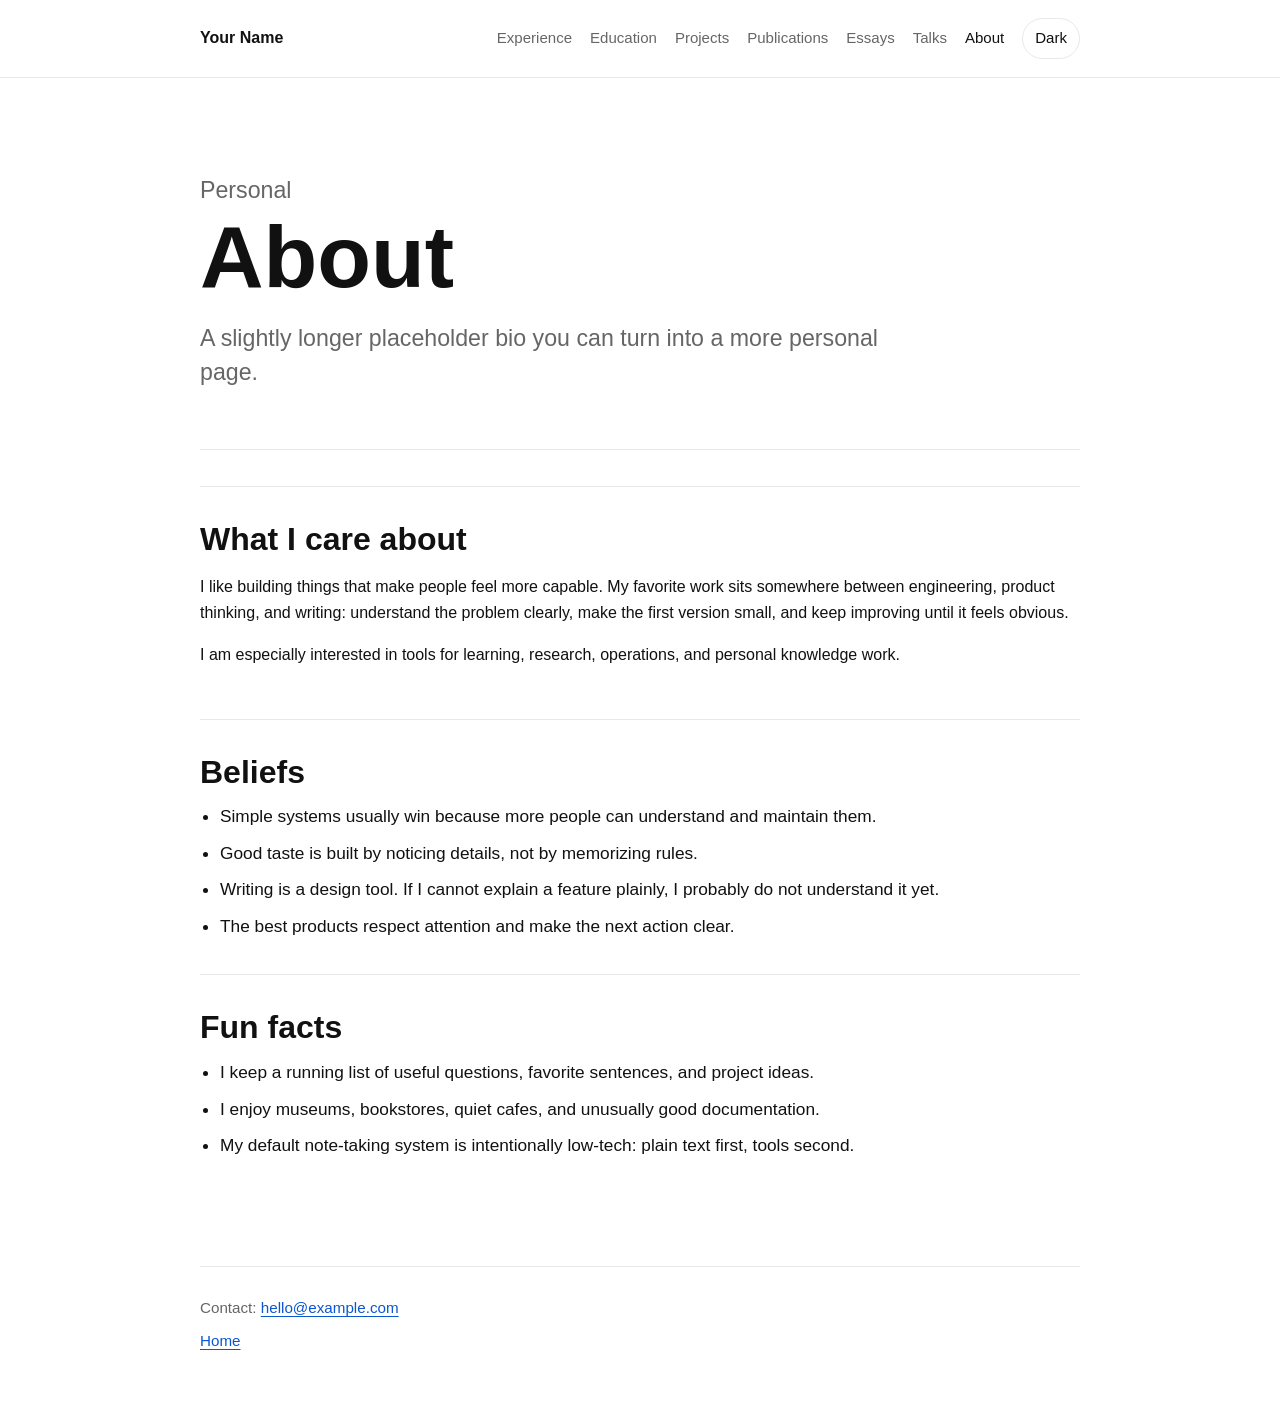
==== about.html @ 48c097e0 "nat friedman style" ====
<!doctype html>
<html lang="en">
<head>
  <meta charset="utf-8">
  <meta name="viewport" content="width=device-width, initial-scale=1">
  <meta name="description" content="About Your Name.">
  <title>About - Your Name</title>
  <link rel="stylesheet" href="style.css">
  <script src="script.js" defer></script>
</head>
<body>
  <header class="site-header">
    <nav class="nav" aria-label="Primary navigation">
      <a class="brand" href="index.html">Your Name</a>
      <button class="nav-toggle" type="button" aria-expanded="false" aria-controls="nav-links">Menu</button>
      <div class="nav-links" id="nav-links">
        <a href="experience.html">Experience</a>
        <a href="education.html">Education</a>
        <a href="projects.html">Projects</a>
        <a href="publications.html">Publications</a>
        <a href="essays.html">Essays</a>
        <a href="talks.html">Talks</a>
        <a href="about.html" aria-current="page">About</a>
        <button class="theme-toggle" type="button" aria-label="Toggle dark mode">Theme</button>
      </div>
    </nav>
  </header>

  <main class="page">
    <section class="page-title">
      <p class="eyebrow">Personal</p>
      <h1>About</h1>
      <p>A slightly longer placeholder bio you can turn into a more personal page.</p>
    </section>

    <section class="section">
      <h2>What I care about</h2>
      <p>I like building things that make people feel more capable. My favorite work sits somewhere between engineering, product thinking, and writing: understand the problem clearly, make the first version small, and keep improving until it feels obvious.</p>
      <p>I am especially interested in tools for learning, research, operations, and personal knowledge work.</p>
    </section>

    <section class="section">
      <h2>Beliefs</h2>
      <ul class="large-list">
        <li>Simple systems usually win because more people can understand and maintain them.</li>
        <li>Good taste is built by noticing details, not by memorizing rules.</li>
        <li>Writing is a design tool. If I cannot explain a feature plainly, I probably do not understand it yet.</li>
        <li>The best products respect attention and make the next action clear.</li>
      </ul>
    </section>

    <section class="section">
      <h2>Fun facts</h2>
      <ul class="large-list">
        <li>I keep a running list of useful questions, favorite sentences, and project ideas.</li>
        <li>I enjoy museums, bookstores, quiet cafes, and unusually good documentation.</li>
        <li>My default note-taking system is intentionally low-tech: plain text first, tools second.</li>
      </ul>
    </section>
  </main>

  <footer class="site-footer">
    <p>Contact: <a href="mailto:hello@example.com">hello@example.com</a></p>
    <p><a href="index.html">Home</a></p>
  </footer>
</body>
</html>
---- style.css ----
/*
  Minimal personal site stylesheet.
  Edit the color variables below to quickly change the whole site.
*/
:root {
  color-scheme: light;
  --bg: #ffffff;
  --text: #111111;
  --muted: #666666;
  --border: #e8e8e8;
  --surface: #f7f7f7;
  --link: #0b57d0;
  --link-hover: #111111;
  --max-width: 880px;
}

:root[data-theme="dark"] {
  color-scheme: dark;
  --bg: #111111;
  --text: #f4f4f4;
  --muted: #adadad;
  --border: #2a2a2a;
  --surface: #1a1a1a;
  --link: #8ab4ff;
  --link-hover: #ffffff;
}

* {
  box-sizing: border-box;
}

html {
  scroll-behavior: smooth;
}

body {
  margin: 0;
  background: var(--bg);
  color: var(--text);
  font-family: -apple-system, BlinkMacSystemFont, "Segoe UI", Roboto, sans-serif;
  font-size: 16px;
  line-height: 1.65;
  text-rendering: optimizeLegibility;
}

a {
  color: var(--link);
  text-decoration-thickness: 0.08em;
  text-underline-offset: 0.18em;
  transition: color 160ms ease, text-underline-offset 160ms ease;
}

a:hover {
  color: var(--link-hover);
  text-underline-offset: 0.28em;
}

.site-header {
  border-bottom: 1px solid var(--border);
}

.nav {
  width: min(100% - 32px, var(--max-width));
  margin: 0 auto;
  padding: 18px 0;
  display: flex;
  flex-wrap: wrap;
  align-items: center;
  justify-content: space-between;
  gap: 16px;
}

.brand {
  color: var(--text);
  font-weight: 700;
  text-decoration: none;
}

.nav-links {
  display: none;
  width: 100%;
  flex-direction: column;
  gap: 10px;
  padding-top: 16px;
}

.nav-links.is-open {
  display: flex;
}

.nav-links a {
  color: var(--muted);
  text-decoration: none;
}

.nav-links a:hover,
.nav-links a[aria-current="page"] {
  color: var(--text);
}

button {
  font: inherit;
}

.nav-toggle,
.theme-toggle {
  border: 1px solid var(--border);
  border-radius: 999px;
  background: var(--bg);
  color: var(--text);
  cursor: pointer;
  padding: 7px 12px;
}

.theme-toggle {
  align-self: flex-start;
}

.page {
  width: min(100% - 32px, var(--max-width));
  margin: 0 auto;
  padding: 56px 0 72px;
}

.hero {
  padding: 42px 0 48px;
}

.page-title {
  padding: 24px 0 36px;
  border-bottom: 1px solid var(--border);
  margin-bottom: 36px;
}

.eyebrow,
.meta {
  color: var(--muted);
  font-size: 0.92rem;
  margin: 0 0 8px;
}

h1,
h2,
h3,
p {
  overflow-wrap: anywhere;
}

h1 {
  margin: 0;
  font-size: clamp(3rem, 12vw, 7.5rem);
  line-height: 0.95;
  letter-spacing: 0;
}

.page-title h1 {
  font-size: clamp(2.7rem, 10vw, 5.5rem);
}

h2 {
  margin: 0 0 12px;
  font-size: clamp(1.45rem, 4vw, 2rem);
  line-height: 1.15;
}

.tagline,
.page-title p {
  max-width: 720px;
  color: var(--muted);
  font-size: clamp(1.15rem, 4vw, 1.45rem);
  line-height: 1.45;
}

.section {
  padding: 34px 0;
  border-top: 1px solid var(--border);
}

.section:first-of-type {
  border-top: 0;
}

.large-list {
  margin: 0;
  padding-left: 1.25rem;
  font-size: 1.08rem;
}

.large-list li + li,
.entry li + li,
.timeline-item li + li {
  margin-top: 8px;
}

.link-grid,
.cards {
  display: grid;
  gap: 14px;
}

.link-grid a,
.card {
  display: block;
  padding: 18px;
  border: 1px solid var(--border);
  border-radius: 8px;
  background: var(--surface);
}

.link-grid a {
  color: var(--text);
  font-weight: 700;
  text-decoration: none;
}

.link-grid span {
  display: block;
  margin-top: 4px;
  color: var(--muted);
  font-weight: 400;
}

.link-grid a:hover,
.card:hover {
  border-color: currentColor;
}

.stack,
.timeline {
  display: grid;
  gap: 28px;
}

.entry,
.timeline-item {
  padding-bottom: 28px;
  border-bottom: 1px solid var(--border);
}

.entry:last-child,
.timeline-item:last-child {
  border-bottom: 0;
}

.entry h2,
.timeline-item h2,
.card h2 {
  font-size: 1.35rem;
}

.entry p,
.timeline-item p,
.card p {
  margin: 0 0 12px;
}

.entry.compact h2 {
  margin-bottom: 6px;
}

.subtle {
  color: var(--muted);
}

.cards {
  grid-template-columns: 1fr;
}

.card {
  transition: transform 160ms ease, border-color 160ms ease;
}

.card:hover {
  transform: translateY(-2px);
}

.site-footer {
  width: min(100% - 32px, var(--max-width));
  margin: 0 auto;
  padding: 28px 0 44px;
  border-top: 1px solid var(--border);
  color: var(--muted);
  font-size: 0.95rem;
}

.site-footer p {
  margin: 0 0 8px;
}

@media (min-width: 760px) {
  .nav-toggle {
    display: none;
  }

  .nav-links {
    display: flex;
    width: auto;
    flex-direction: row;
    align-items: center;
    gap: 18px;
    padding-top: 0;
    font-size: 0.94rem;
  }

  .theme-toggle {
    align-self: auto;
  }

  .page {
    padding-top: 72px;
  }

  .hero {
    padding: 68px 0 72px;
  }

  .link-grid {
    grid-template-columns: repeat(2, minmax(0, 1fr));
  }

  .cards {
    grid-template-columns: repeat(2, minmax(0, 1fr));
  }
}
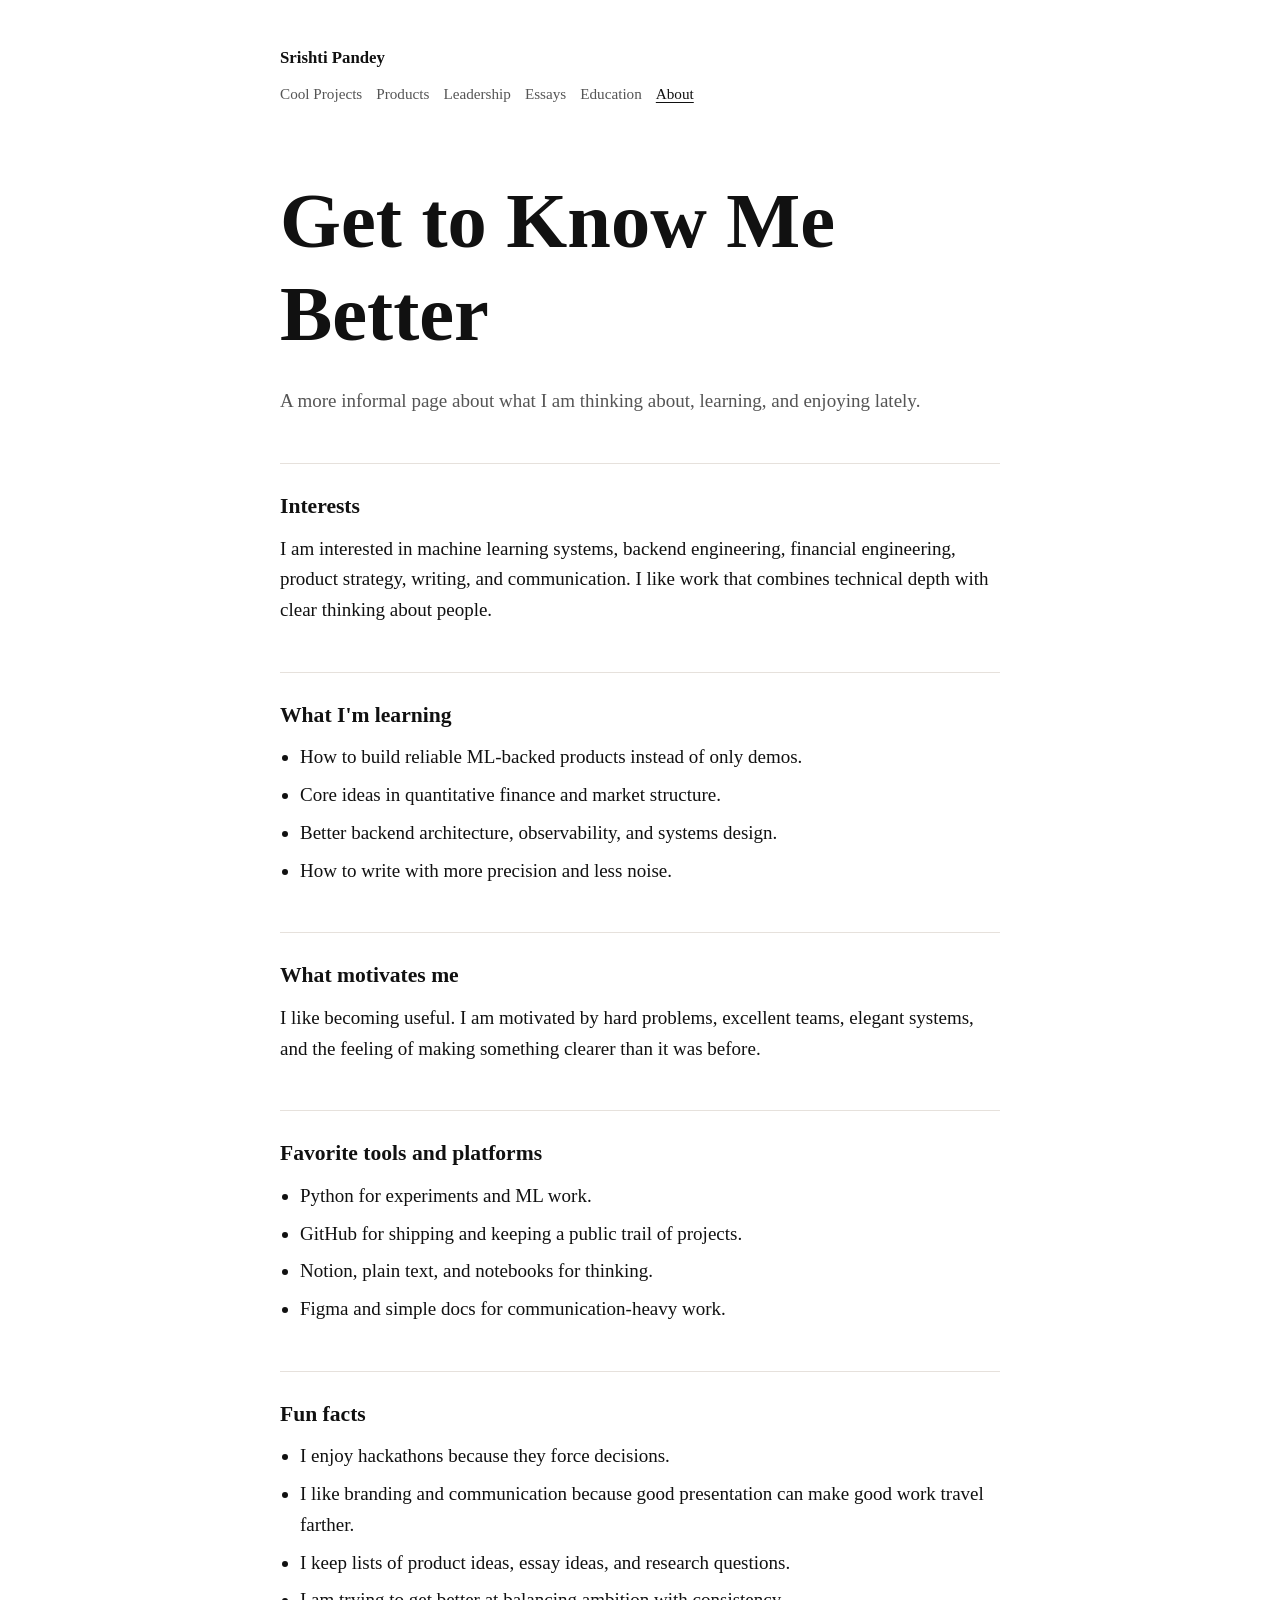
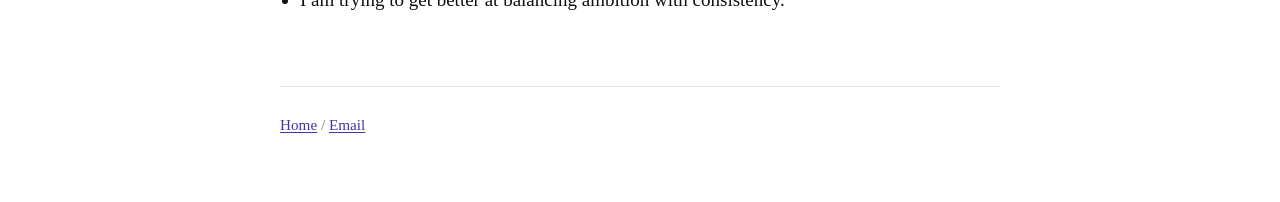
==== commit 851a1158: "ugh 2" ====
--- a/about.html
+++ b/about.html
@@ -3,65 +3,74 @@
 <head>
   <meta charset="utf-8">
   <meta name="viewport" content="width=device-width, initial-scale=1">
-  <meta name="description" content="About Your Name.">
-  <title>About - Your Name</title>
+  <meta name="description" content="Get to know Srishti Pandey better.">
+  <title>Get to Know Me Better - Srishti Pandey</title>
   <link rel="stylesheet" href="style.css">
-  <script src="script.js" defer></script>
 </head>
 <body>
-  <header class="site-header">
-    <nav class="nav" aria-label="Primary navigation">
-      <a class="brand" href="index.html">Your Name</a>
-      <button class="nav-toggle" type="button" aria-expanded="false" aria-controls="nav-links">Menu</button>
-      <div class="nav-links" id="nav-links">
-        <a href="experience.html">Experience</a>
+  <div class="site">
+    <header class="site-header">
+      <a class="site-name" href="index.html">Srishti Pandey</a>
+      <nav class="site-nav" aria-label="Primary navigation">
+        <a href="projects.html">Cool Projects</a>
+        <a href="products.html">Products</a>
+        <a href="leadership.html">Leadership</a>
+        <a href="essays.html">Essays</a>
         <a href="education.html">Education</a>
-        <a href="projects.html">Projects</a>
-        <a href="publications.html">Publications</a>
-        <a href="essays.html">Essays</a>
-        <a href="talks.html">Talks</a>
         <a href="about.html" aria-current="page">About</a>
-        <button class="theme-toggle" type="button" aria-label="Toggle dark mode">Theme</button>
-      </div>
-    </nav>
-  </header>
+      </nav>
+    </header>
 
-  <main class="page">
-    <section class="page-title">
-      <p class="eyebrow">Personal</p>
-      <h1>About</h1>
-      <p>A slightly longer placeholder bio you can turn into a more personal page.</p>
-    </section>
+    <main>
+      <section class="page-title">
+        <h1>Get to Know Me Better</h1>
+        <p class="note">A more informal page about what I am thinking about, learning, and enjoying lately.</p>
+      </section>
 
-    <section class="section">
-      <h2>What I care about</h2>
-      <p>I like building things that make people feel more capable. My favorite work sits somewhere between engineering, product thinking, and writing: understand the problem clearly, make the first version small, and keep improving until it feels obvious.</p>
-      <p>I am especially interested in tools for learning, research, operations, and personal knowledge work.</p>
-    </section>
+      <section class="section">
+        <h2>Interests</h2>
+        <p>I am interested in machine learning systems, backend engineering, financial engineering, product strategy, writing, and communication. I like work that combines technical depth with clear thinking about people.</p>
+      </section>
 
-    <section class="section">
-      <h2>Beliefs</h2>
-      <ul class="large-list">
-        <li>Simple systems usually win because more people can understand and maintain them.</li>
-        <li>Good taste is built by noticing details, not by memorizing rules.</li>
-        <li>Writing is a design tool. If I cannot explain a feature plainly, I probably do not understand it yet.</li>
-        <li>The best products respect attention and make the next action clear.</li>
-      </ul>
-    </section>
+      <section class="section">
+        <h2>What I'm learning</h2>
+        <ul>
+          <li>How to build reliable ML-backed products instead of only demos.</li>
+          <li>Core ideas in quantitative finance and market structure.</li>
+          <li>Better backend architecture, observability, and systems design.</li>
+          <li>How to write with more precision and less noise.</li>
+        </ul>
+      </section>
 
-    <section class="section">
-      <h2>Fun facts</h2>
-      <ul class="large-list">
-        <li>I keep a running list of useful questions, favorite sentences, and project ideas.</li>
-        <li>I enjoy museums, bookstores, quiet cafes, and unusually good documentation.</li>
-        <li>My default note-taking system is intentionally low-tech: plain text first, tools second.</li>
-      </ul>
-    </section>
-  </main>
+      <section class="section">
+        <h2>What motivates me</h2>
+        <p>I like becoming useful. I am motivated by hard problems, excellent teams, elegant systems, and the feeling of making something clearer than it was before.</p>
+      </section>
 
-  <footer class="site-footer">
-    <p>Contact: <a href="mailto:hello@example.com">hello@example.com</a></p>
-    <p><a href="index.html">Home</a></p>
-  </footer>
+      <section class="section">
+        <h2>Favorite tools and platforms</h2>
+        <ul>
+          <li>Python for experiments and ML work.</li>
+          <li>GitHub for shipping and keeping a public trail of projects.</li>
+          <li>Notion, plain text, and notebooks for thinking.</li>
+          <li>Figma and simple docs for communication-heavy work.</li>
+        </ul>
+      </section>
+
+      <section class="section">
+        <h2>Fun facts</h2>
+        <ul>
+          <li>I enjoy hackathons because they force decisions.</li>
+          <li>I like branding and communication because good presentation can make good work travel farther.</li>
+          <li>I keep lists of product ideas, essay ideas, and research questions.</li>
+          <li>I am trying to get better at balancing ambition with consistency.</li>
+        </ul>
+      </section>
+    </main>
+
+    <footer class="site-footer">
+      <p><a href="index.html">Home</a> / <a href="mailto:srishtipandey06@outlook.com">Email</a></p>
+    </footer>
+  </div>
 </body>
 </html>
--- a/style.css
+++ b/style.css
@@ -1,28 +1,16 @@
 /*
-  Minimal personal site stylesheet.
-  Edit the color variables below to quickly change the whole site.
+  A deliberately quiet personal-site stylesheet.
+  Change the variables first if you want a different link color or column width.
 */
 :root {
-  color-scheme: light;
-  --bg: #ffffff;
-  --text: #111111;
-  --muted: #666666;
-  --border: #e8e8e8;
-  --surface: #f7f7f7;
-  --link: #0b57d0;
-  --link-hover: #111111;
-  --max-width: 880px;
-}
-
-:root[data-theme="dark"] {
-  color-scheme: dark;
-  --bg: #111111;
-  --text: #f4f4f4;
-  --muted: #adadad;
-  --border: #2a2a2a;
-  --surface: #1a1a1a;
-  --link: #8ab4ff;
-  --link-hover: #ffffff;
+  --background: #fff;
+  --text: #111;
+  --muted: #555;
+  --faint: #777;
+  --rule: #e6e1dc;
+  --link: #4a32a8;
+  --link-hover: #1d4f9a;
+  --measure: 720px;
 }
 
 * {
@@ -30,295 +18,199 @@
 }
 
 html {
-  scroll-behavior: smooth;
+  background: var(--background);
 }
 
 body {
   margin: 0;
-  background: var(--bg);
-  color: var(--text);
-  font-family: -apple-system, BlinkMacSystemFont, "Segoe UI", Roboto, sans-serif;
-  font-size: 16px;
-  line-height: 1.65;
+  background: var(--background);
+  color: var(--text);
+  font-family: Georgia, "Times New Roman", Times, serif;
+  font-size: 19px;
+  line-height: 1.62;
   text-rendering: optimizeLegibility;
+}
+
+.site {
+  width: min(calc(100% - 36px), var(--measure));
+  margin: 0 auto;
+  padding: 42px 0 56px;
+}
+
+.site-header {
+  margin-bottom: 70px;
+}
+
+.site-name {
+  display: inline-block;
+  margin-bottom: 12px;
+  color: var(--text);
+  font-size: 1.05rem;
+  font-weight: 700;
+  text-decoration: none;
+}
+
+.site-nav {
+  display: flex;
+  flex-wrap: wrap;
+  gap: 2px 14px;
+  color: var(--muted);
+  font-size: 0.95rem;
+  line-height: 1.45;
 }
 
 a {
   color: var(--link);
-  text-decoration-thickness: 0.08em;
-  text-underline-offset: 0.18em;
-  transition: color 160ms ease, text-underline-offset 160ms ease;
+  text-decoration: underline;
+  text-decoration-thickness: 1px;
+  text-underline-offset: 2px;
 }
 
 a:hover {
   color: var(--link-hover);
-  text-underline-offset: 0.28em;
-}
-
-.site-header {
-  border-bottom: 1px solid var(--border);
-}
-
-.nav {
-  width: min(100% - 32px, var(--max-width));
-  margin: 0 auto;
-  padding: 18px 0;
-  display: flex;
-  flex-wrap: wrap;
-  align-items: center;
-  justify-content: space-between;
-  gap: 16px;
-}
-
-.brand {
-  color: var(--text);
-  font-weight: 700;
-  text-decoration: none;
-}
-
-.nav-links {
-  display: none;
-  width: 100%;
-  flex-direction: column;
-  gap: 10px;
-  padding-top: 16px;
-}
-
-.nav-links.is-open {
-  display: flex;
-}
-
-.nav-links a {
+}
+
+.site-nav a {
   color: var(--muted);
   text-decoration: none;
 }
 
-.nav-links a:hover,
-.nav-links a[aria-current="page"] {
-  color: var(--text);
-}
-
-button {
-  font: inherit;
-}
-
-.nav-toggle,
-.theme-toggle {
-  border: 1px solid var(--border);
-  border-radius: 999px;
-  background: var(--bg);
-  color: var(--text);
-  cursor: pointer;
-  padding: 7px 12px;
-}
-
-.theme-toggle {
-  align-self: flex-start;
-}
-
-.page {
-  width: min(100% - 32px, var(--max-width));
-  margin: 0 auto;
-  padding: 56px 0 72px;
-}
-
-.hero {
-  padding: 42px 0 48px;
-}
-
-.page-title {
-  padding: 24px 0 36px;
-  border-bottom: 1px solid var(--border);
-  margin-bottom: 36px;
-}
-
-.eyebrow,
-.meta {
-  color: var(--muted);
-  font-size: 0.92rem;
-  margin: 0 0 8px;
+.site-nav a:hover,
+.site-nav a[aria-current="page"] {
+  color: var(--text);
+  text-decoration: underline;
+  text-underline-offset: 3px;
+}
+
+main {
+  display: block;
+}
+
+.intro {
+  margin-bottom: 54px;
 }
 
 h1,
 h2,
-h3,
+h3 {
+  margin: 0;
+  color: var(--text);
+  font-weight: 700;
+  line-height: 1.18;
+}
+
+h1 {
+  margin-bottom: 26px;
+  font-size: clamp(2.5rem, 9vw, 4.9rem);
+  letter-spacing: 0;
+}
+
+h2 {
+  margin-bottom: 14px;
+  font-size: 1.35rem;
+}
+
+h3 {
+  margin-bottom: 6px;
+  font-size: 1.08rem;
+}
+
 p {
-  overflow-wrap: anywhere;
-}
-
-h1 {
-  margin: 0;
-  font-size: clamp(3rem, 12vw, 7.5rem);
-  line-height: 0.95;
-  letter-spacing: 0;
-}
-
-.page-title h1 {
-  font-size: clamp(2.7rem, 10vw, 5.5rem);
-}
-
-h2 {
-  margin: 0 0 12px;
-  font-size: clamp(1.45rem, 4vw, 2rem);
-  line-height: 1.15;
-}
-
-.tagline,
-.page-title p {
-  max-width: 720px;
+  margin: 0 0 18px;
+}
+
+ul {
+  margin: 0 0 24px;
+  padding-left: 1.25rem;
+}
+
+li + li {
+  margin-top: 7px;
+}
+
+.section {
+  margin-top: 46px;
+  padding-top: 30px;
+  border-top: 1px solid var(--rule);
+}
+
+.page-title {
+  margin-bottom: 42px;
+}
+
+.page-title p,
+.note,
+.meta,
+.status {
   color: var(--muted);
-  font-size: clamp(1.15rem, 4vw, 1.45rem);
-  line-height: 1.45;
-}
-
-.section {
-  padding: 34px 0;
-  border-top: 1px solid var(--border);
-}
-
-.section:first-of-type {
-  border-top: 0;
-}
-
-.large-list {
-  margin: 0;
-  padding-left: 1.25rem;
-  font-size: 1.08rem;
-}
-
-.large-list li + li,
-.entry li + li,
-.timeline-item li + li {
-  margin-top: 8px;
-}
-
-.link-grid,
-.cards {
-  display: grid;
-  gap: 14px;
-}
-
-.link-grid a,
-.card {
-  display: block;
-  padding: 18px;
-  border: 1px solid var(--border);
-  border-radius: 8px;
-  background: var(--surface);
-}
-
-.link-grid a {
-  color: var(--text);
-  font-weight: 700;
-  text-decoration: none;
-}
-
-.link-grid span {
-  display: block;
-  margin-top: 4px;
-  color: var(--muted);
-  font-weight: 400;
-}
-
-.link-grid a:hover,
-.card:hover {
-  border-color: currentColor;
-}
-
-.stack,
-.timeline {
-  display: grid;
-  gap: 28px;
-}
-
-.entry,
-.timeline-item {
-  padding-bottom: 28px;
-  border-bottom: 1px solid var(--border);
-}
-
-.entry:last-child,
-.timeline-item:last-child {
-  border-bottom: 0;
-}
-
-.entry h2,
-.timeline-item h2,
-.card h2 {
-  font-size: 1.35rem;
-}
-
-.entry p,
-.timeline-item p,
-.card p {
-  margin: 0 0 12px;
-}
-
-.entry.compact h2 {
-  margin-bottom: 6px;
-}
-
-.subtle {
-  color: var(--muted);
-}
-
-.cards {
-  grid-template-columns: 1fr;
-}
-
-.card {
-  transition: transform 160ms ease, border-color 160ms ease;
-}
-
-.card:hover {
-  transform: translateY(-2px);
+}
+
+.entry {
+  margin: 0 0 34px;
+}
+
+.entry:last-child {
+  margin-bottom: 0;
+}
+
+.entry p {
+  margin-bottom: 10px;
+}
+
+.meta {
+  margin-bottom: 4px;
+  font-size: 0.95rem;
+}
+
+.status {
+  font-size: 0.98rem;
+}
+
+.plain-list {
+  list-style: none;
+  padding-left: 0;
+}
+
+.plain-list li + li {
+  margin-top: 10px;
 }
 
 .site-footer {
-  width: min(100% - 32px, var(--max-width));
-  margin: 0 auto;
-  padding: 28px 0 44px;
-  border-top: 1px solid var(--border);
-  color: var(--muted);
+  margin-top: 70px;
+  padding-top: 26px;
+  border-top: 1px solid var(--rule);
+  color: var(--faint);
   font-size: 0.95rem;
 }
 
 .site-footer p {
-  margin: 0 0 8px;
-}
-
-@media (min-width: 760px) {
-  .nav-toggle {
-    display: none;
-  }
-
-  .nav-links {
-    display: flex;
-    width: auto;
-    flex-direction: row;
-    align-items: center;
-    gap: 18px;
-    padding-top: 0;
-    font-size: 0.94rem;
-  }
-
-  .theme-toggle {
-    align-self: auto;
-  }
-
-  .page {
-    padding-top: 72px;
-  }
-
-  .hero {
-    padding: 68px 0 72px;
-  }
-
-  .link-grid {
-    grid-template-columns: repeat(2, minmax(0, 1fr));
-  }
-
-  .cards {
-    grid-template-columns: repeat(2, minmax(0, 1fr));
-  }
-}
+  margin-bottom: 8px;
+}
+
+@media (max-width: 560px) {
+  body {
+    font-size: 18px;
+  }
+
+  .site {
+    width: min(calc(100% - 28px), var(--measure));
+    padding-top: 28px;
+  }
+
+  .site-header {
+    margin-bottom: 46px;
+  }
+
+  .site-nav {
+    display: block;
+  }
+
+  .site-nav a {
+    display: inline-block;
+    margin: 0 12px 6px 0;
+  }
+
+  h1 {
+    margin-bottom: 22px;
+  }
+}
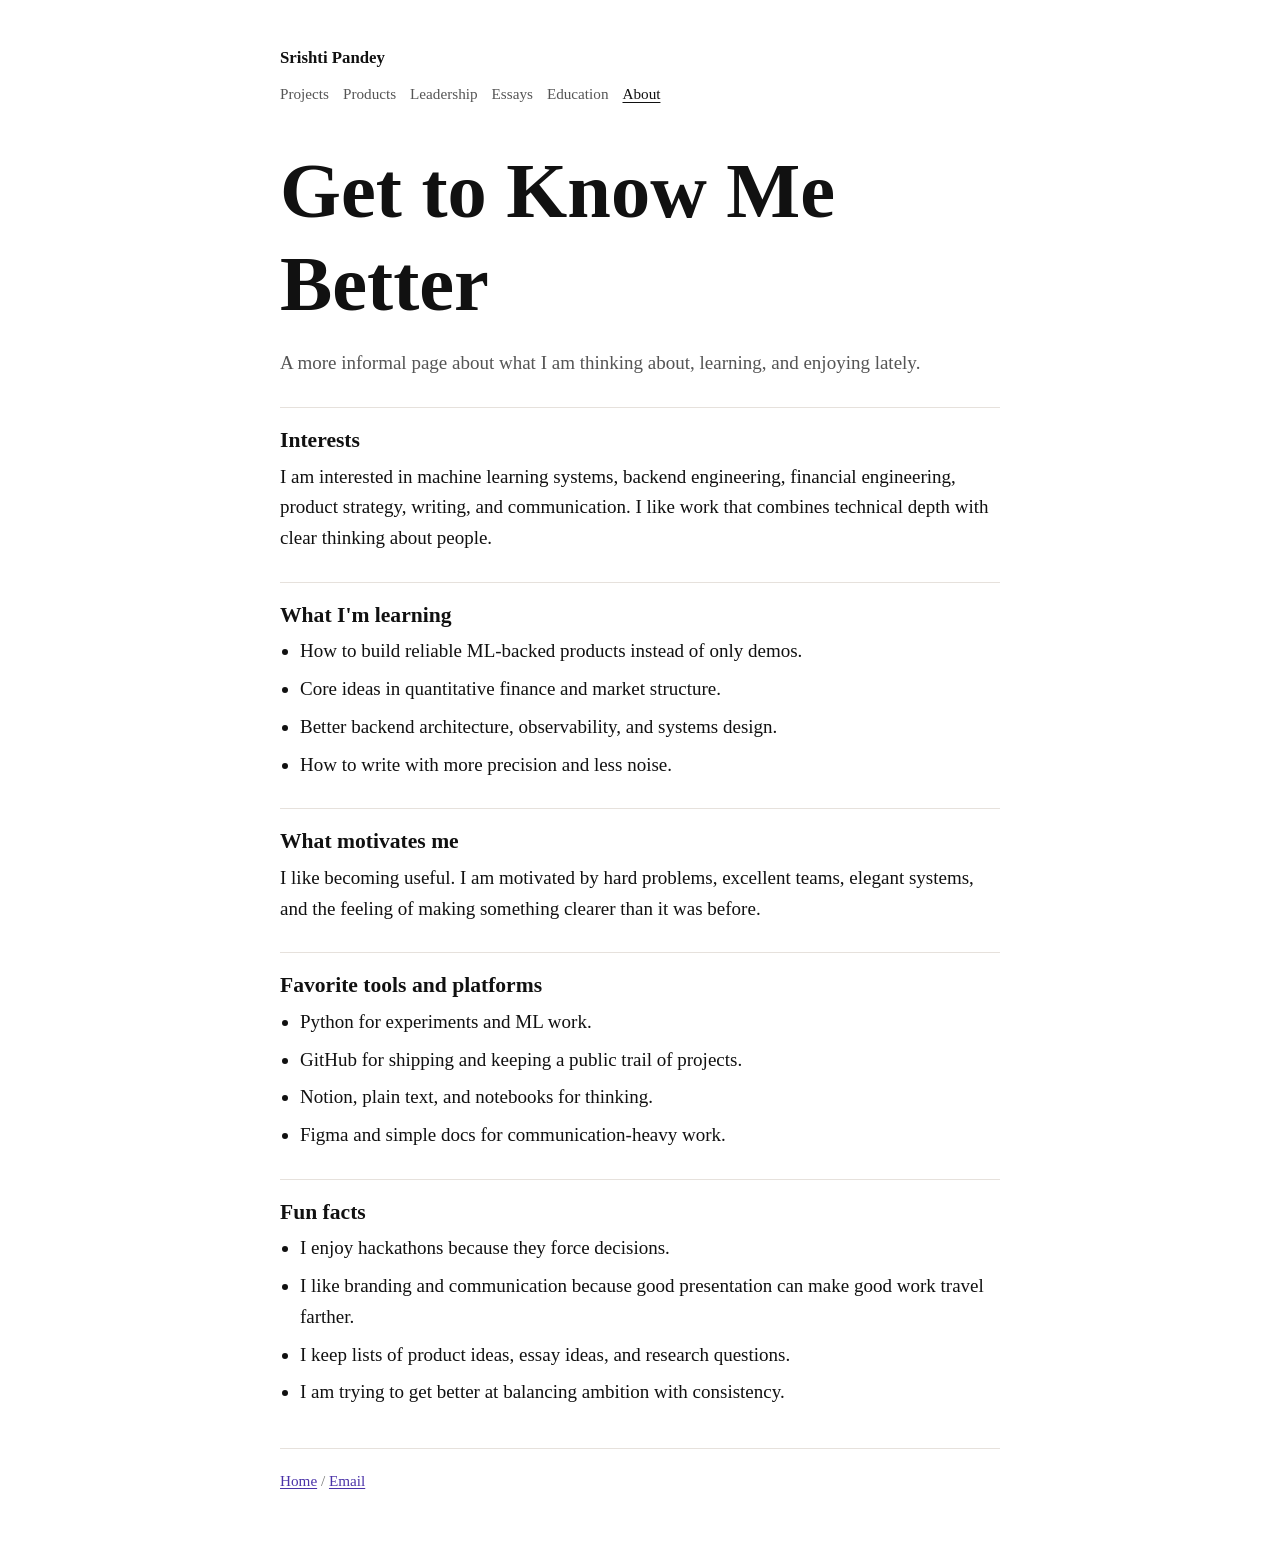
==== commit 8feda2c8: "update 6/7" ====
--- a/about.html
+++ b/about.html
@@ -12,7 +12,7 @@
     <header class="site-header">
       <a class="site-name" href="index.html">Srishti Pandey</a>
       <nav class="site-nav" aria-label="Primary navigation">
-        <a href="projects.html">Cool Projects</a>
+        <a href="projects.html">Projects</a>
         <a href="products.html">Products</a>
         <a href="leadership.html">Leadership</a>
         <a href="essays.html">Essays</a>
--- a/style.css
+++ b/style.css
@@ -38,7 +38,7 @@
 }
 
 .site-header {
-  margin-bottom: 70px;
+  margin-bottom: 40px;
 }
 
 .site-name {
@@ -87,7 +87,7 @@
 }
 
 .intro {
-  margin-bottom: 54px;
+  margin-bottom: 32px;
 }
 
 h1,
@@ -100,13 +100,13 @@
 }
 
 h1 {
-  margin-bottom: 26px;
+  margin-bottom: 18px;
   font-size: clamp(2.5rem, 9vw, 4.9rem);
   letter-spacing: 0;
 }
 
 h2 {
-  margin-bottom: 14px;
+  margin-bottom: 8px;
   font-size: 1.35rem;
 }
 
@@ -116,11 +116,11 @@
 }
 
 p {
-  margin: 0 0 18px;
+  margin: 0 0 12px;
 }
 
 ul {
-  margin: 0 0 24px;
+  margin: 0 0 16px;
   padding-left: 1.25rem;
 }
 
@@ -129,13 +129,13 @@
 }
 
 .section {
-  margin-top: 46px;
-  padding-top: 30px;
+  margin-top: 28px;
+  padding-top: 20px;
   border-top: 1px solid var(--rule);
 }
 
 .page-title {
-  margin-bottom: 42px;
+  margin-bottom: 24px;
 }
 
 .page-title p,
@@ -146,7 +146,7 @@
 }
 
 .entry {
-  margin: 0 0 34px;
+  margin: 0 0 20px;
 }
 
 .entry:last-child {
@@ -176,8 +176,8 @@
 }
 
 .site-footer {
-  margin-top: 70px;
-  padding-top: 26px;
+  margin-top: 40px;
+  padding-top: 20px;
   border-top: 1px solid var(--rule);
   color: var(--faint);
   font-size: 0.95rem;
